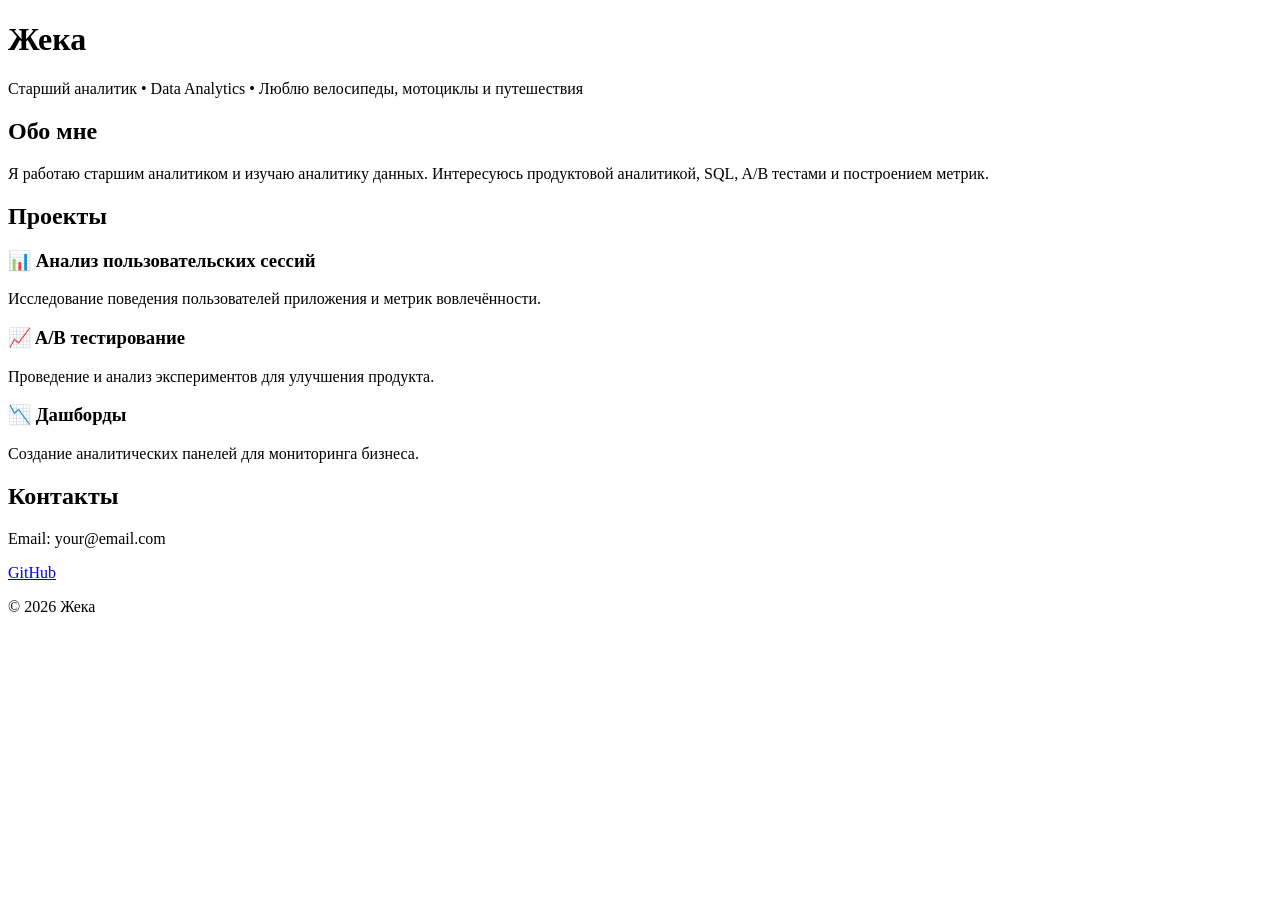
==== index.html @ 8c1f82e3 "Create index.html First step and adding file" ====
<!DOCTYPE html>
<html lang="ru">
<head>
<meta charset="UTF-8">
<meta name="viewport" content="width=device-width, initial-scale=1.0">

<title>Жека | Аналитик данных</title>

<link rel="stylesheet" href="style.css">

</head>

<body>

<header>
<h1>Жека</h1>
<p>Старший аналитик • Data Analytics • Люблю велосипеды, мотоциклы и путешествия</p>
</header>

<section class="about">
<h2>Обо мне</h2>

<p>
Я работаю старшим аналитиком и изучаю аналитику данных.  
Интересуюсь продуктовой аналитикой, SQL, A/B тестами и построением метрик.
</p>

</section>

<section class="projects">

<h2>Проекты</h2>

<div class="project">

<h3>📊 Анализ пользовательских сессий</h3>
<p>Исследование поведения пользователей приложения и метрик вовлечённости.</p>

</div>

<div class="project">

<h3>📈 A/B тестирование</h3>
<p>Проведение и анализ экспериментов для улучшения продукта.</p>

</div>

<div class="project">

<h3>📉 Дашборды</h3>
<p>Создание аналитических панелей для мониторинга бизнеса.</p>

</div>

</section>

<section class="contacts">

<h2>Контакты</h2>

<p>Email: your@email.com</p>

<p>
<a href="https://github.com/">GitHub</a>
</p>

</section>

<footer>

<p>© 2026 Жека</p>

</footer>

</body>
</html>
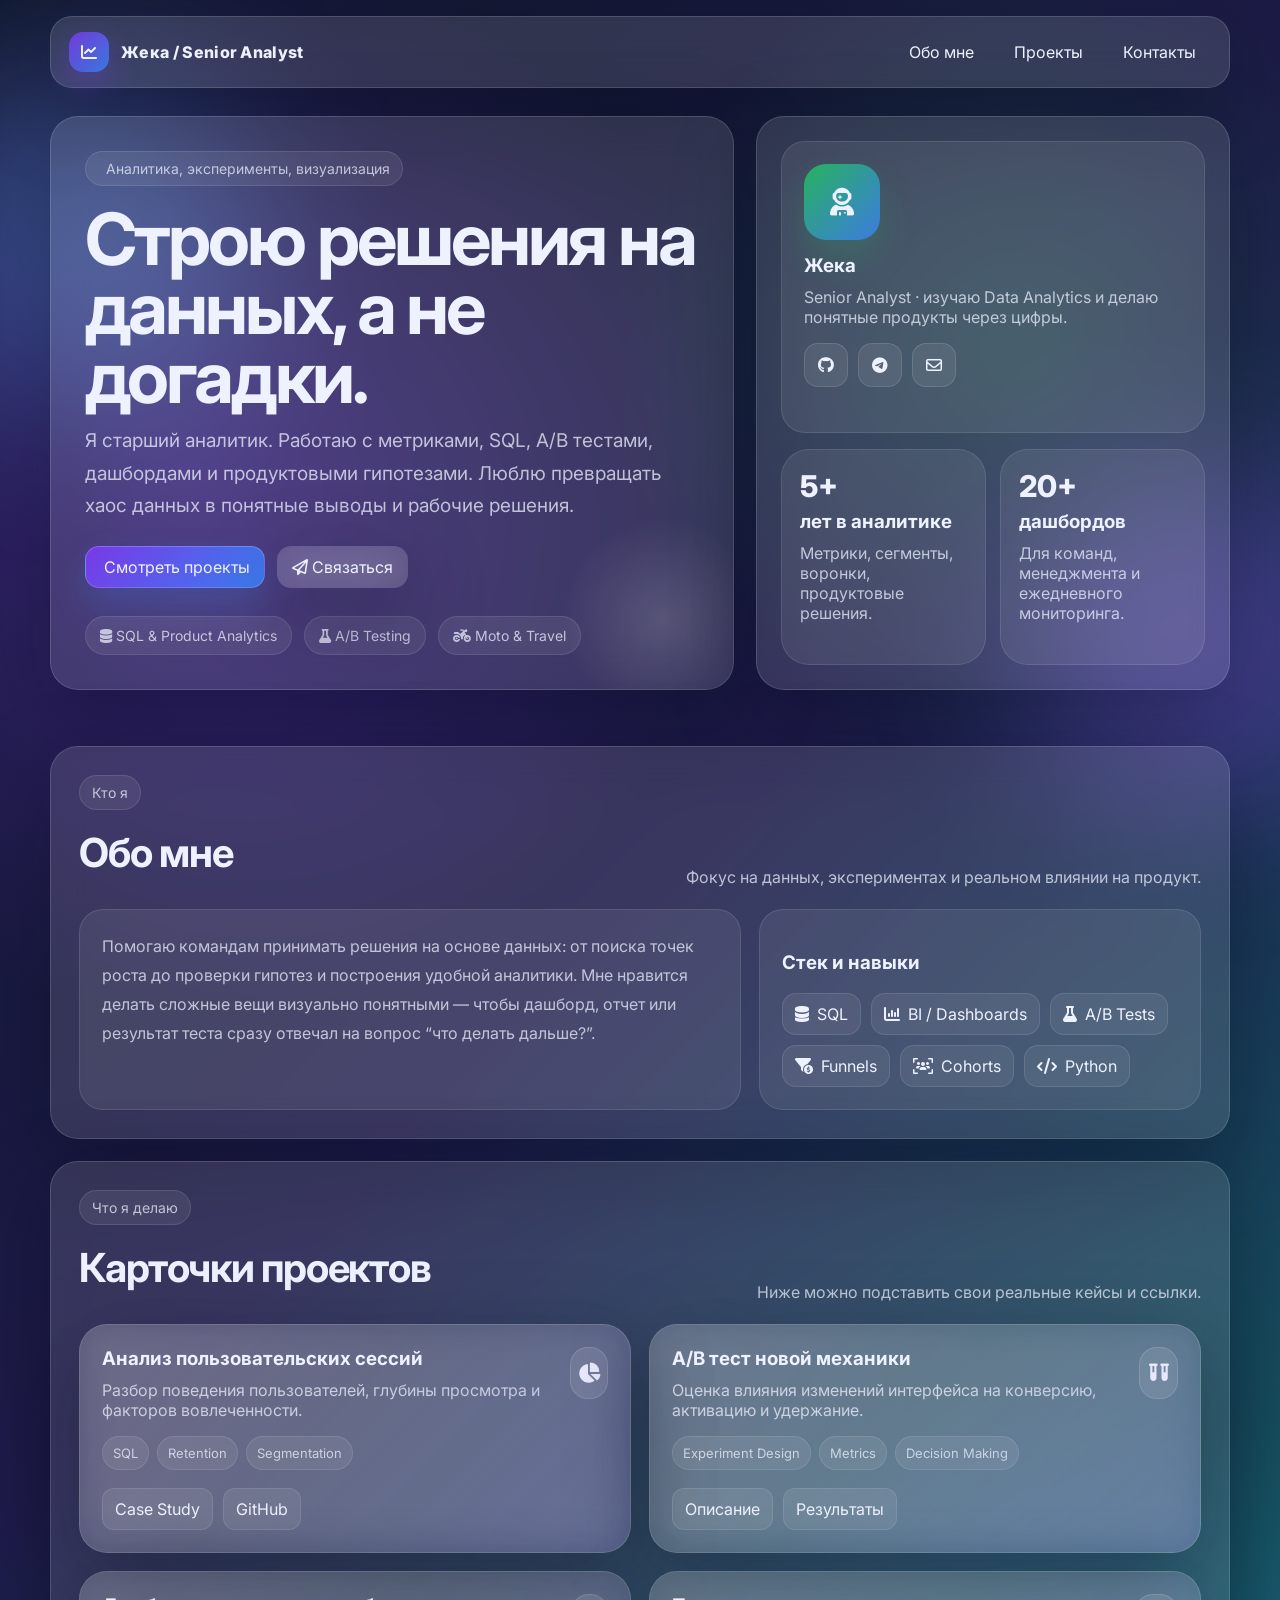
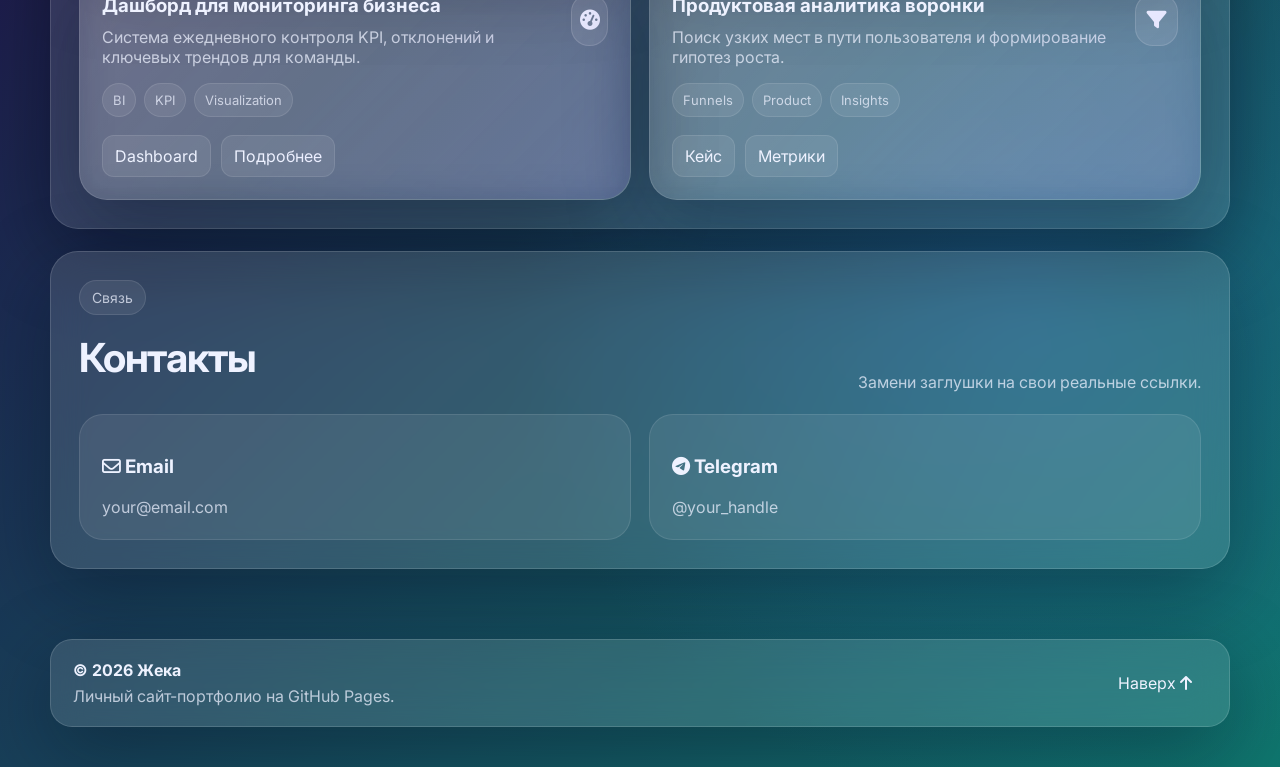
==== commit a27d705e: "Update index.html v.0000001" ====
--- a/index.html
+++ b/index.html
@@ -1,76 +1,763 @@
 <!DOCTYPE html>
 <html lang="ru">
 <head>
-<meta charset="UTF-8">
-<meta name="viewport" content="width=device-width, initial-scale=1.0">
-
-<title>Жека | Аналитик данных</title>
-
-<link rel="stylesheet" href="style.css">
-
+  <meta charset="UTF-8" />
+  <meta name="viewport" content="width=device-width, initial-scale=1.0" />
+  <title>Жека — Senior Analyst</title>
+  <link rel="preconnect" href="https://fonts.googleapis.com">
+  <link rel="preconnect" href="https://fonts.gstatic.com" crossorigin>
+  <link href="https://fonts.googleapis.com/css2?family=Inter:wght@400;500;600;700;800&display=swap" rel="stylesheet">
+  <link rel="stylesheet" href="https://cdnjs.cloudflare.com/ajax/libs/font-awesome/6.5.2/css/all.min.css">
+  <style>
+    :root {
+      --bg-1: #0f172a;
+      --bg-2: #1e1b4b;
+      --bg-3: #0f766e;
+      --text: #eef2ff;
+      --muted: rgba(238, 242, 255, 0.74);
+      --line: rgba(255, 255, 255, 0.14);
+      --glass: rgba(255, 255, 255, 0.12);
+      --glass-strong: rgba(255, 255, 255, 0.18);
+      --shadow: 0 24px 80px rgba(2, 8, 23, 0.35);
+      --accent: #7c3aed;
+      --accent-2: #22c55e;
+      --maxw: 1180px;
+    }
+
+    * { box-sizing: border-box; }
+    html { scroll-behavior: smooth; }
+    body {
+      margin: 0;
+      font-family: 'Inter', system-ui, -apple-system, BlinkMacSystemFont, 'Segoe UI', sans-serif;
+      color: var(--text);
+      background:
+        radial-gradient(circle at 15% 20%, rgba(124, 58, 237, 0.35), transparent 25%),
+        radial-gradient(circle at 80% 15%, rgba(34, 197, 94, 0.2), transparent 18%),
+        radial-gradient(circle at 80% 80%, rgba(59, 130, 246, 0.24), transparent 24%),
+        linear-gradient(135deg, var(--bg-1), var(--bg-2) 42%, var(--bg-3));
+      min-height: 100vh;
+      overflow-x: hidden;
+    }
+
+    body::before,
+    body::after {
+      content: "";
+      position: fixed;
+      inset: auto;
+      width: 340px;
+      height: 340px;
+      border-radius: 50%;
+      filter: blur(80px);
+      opacity: 0.35;
+      pointer-events: none;
+      z-index: 0;
+      animation: floatBlob 14s ease-in-out infinite;
+    }
+
+    body::before {
+      top: 8%;
+      left: -80px;
+      background: #60a5fa;
+    }
+
+    body::after {
+      right: -80px;
+      bottom: 10%;
+      background: #8b5cf6;
+      animation-delay: -5s;
+    }
+
+    @keyframes floatBlob {
+      0%, 100% { transform: translateY(0) translateX(0) scale(1); }
+      50% { transform: translateY(-18px) translateX(16px) scale(1.05); }
+    }
+
+    .container {
+      width: min(calc(100% - 32px), var(--maxw));
+      margin: 0 auto;
+      position: relative;
+      z-index: 1;
+    }
+
+    .glass {
+      background: var(--glass);
+      border: 1px solid var(--line);
+      box-shadow: var(--shadow);
+      backdrop-filter: blur(18px);
+      -webkit-backdrop-filter: blur(18px);
+    }
+
+    .reveal {
+      opacity: 0;
+      transform: translateY(28px);
+      transition: opacity 0.8s ease, transform 0.8s ease;
+    }
+
+    .reveal.visible {
+      opacity: 1;
+      transform: translateY(0);
+    }
+
+    nav {
+      position: sticky;
+      top: 16px;
+      z-index: 5;
+      margin-top: 16px;
+    }
+
+    .nav-wrap {
+      display: flex;
+      align-items: center;
+      justify-content: space-between;
+      padding: 14px 18px;
+      border-radius: 22px;
+    }
+
+    .brand {
+      display: flex;
+      align-items: center;
+      gap: 12px;
+      font-weight: 800;
+      letter-spacing: 0.02em;
+    }
+
+    .brand-badge {
+      width: 40px;
+      height: 40px;
+      display: grid;
+      place-items: center;
+      border-radius: 14px;
+      background: linear-gradient(135deg, rgba(124, 58, 237, 0.85), rgba(59, 130, 246, 0.85));
+      box-shadow: 0 12px 30px rgba(124, 58, 237, 0.35);
+    }
+
+    .nav-links {
+      display: flex;
+      gap: 10px;
+      flex-wrap: wrap;
+    }
+
+    .nav-links a,
+    .btn {
+      color: var(--text);
+      text-decoration: none;
+      padding: 10px 14px;
+      border-radius: 14px;
+      border: 1px solid transparent;
+      transition: transform 0.2s ease, background 0.2s ease, border-color 0.2s ease;
+    }
+
+    .nav-links a:hover,
+    .btn:hover,
+    .project-card:hover,
+    .stat-card:hover,
+    .skill:hover,
+    .social:hover {
+      transform: translateY(-3px);
+    }
+
+    .nav-links a:hover,
+    .btn:hover {
+      background: rgba(255, 255, 255, 0.08);
+      border-color: var(--line);
+    }
+
+    header {
+      padding: 44px 0 26px;
+    }
+
+    .hero {
+      display: grid;
+      grid-template-columns: 1.3fr 0.9fr;
+      gap: 22px;
+      align-items: stretch;
+    }
+
+    .hero-main,
+    .hero-side,
+    .section-card,
+    .project-card,
+    .stat-card {
+      border-radius: 28px;
+    }
+
+    .hero-main {
+      padding: 34px;
+      position: relative;
+      overflow: hidden;
+    }
+
+    .hero-main::before {
+      content: "";
+      position: absolute;
+      inset: auto -40px -40px auto;
+      width: 220px;
+      height: 220px;
+      border-radius: 50%;
+      background: radial-gradient(circle, rgba(255,255,255,0.15), transparent 65%);
+    }
+
+    .eyebrow {
+      display: inline-flex;
+      align-items: center;
+      gap: 8px;
+      padding: 8px 12px;
+      border-radius: 999px;
+      font-size: 14px;
+      color: var(--muted);
+      margin-bottom: 18px;
+      background: rgba(255, 255, 255, 0.08);
+      border: 1px solid rgba(255, 255, 255, 0.1);
+    }
+
+    h1 {
+      margin: 0 0 14px;
+      font-size: clamp(40px, 7vw, 72px);
+      line-height: 0.96;
+      letter-spacing: -0.04em;
+    }
+
+    .lead {
+      font-size: clamp(16px, 2vw, 19px);
+      line-height: 1.7;
+      color: var(--muted);
+      max-width: 62ch;
+      margin-bottom: 24px;
+    }
+
+    .hero-actions {
+      display: flex;
+      flex-wrap: wrap;
+      gap: 12px;
+      margin-bottom: 28px;
+    }
+
+    .btn.primary {
+      background: linear-gradient(135deg, rgba(124, 58, 237, 0.95), rgba(59, 130, 246, 0.95));
+      border-color: rgba(255,255,255,0.18);
+      box-shadow: 0 16px 34px rgba(59, 130, 246, 0.24);
+    }
+
+    .hero-meta {
+      display: flex;
+      flex-wrap: wrap;
+      gap: 12px;
+    }
+
+    .chip {
+      padding: 10px 14px;
+      border-radius: 999px;
+      background: rgba(255,255,255,0.08);
+      border: 1px solid rgba(255,255,255,0.1);
+      color: var(--muted);
+      font-size: 14px;
+    }
+
+    .hero-side {
+      padding: 24px;
+      display: grid;
+      gap: 16px;
+    }
+
+    .profile-card {
+      padding: 22px;
+      border-radius: 24px;
+      background: rgba(255, 255, 255, 0.08);
+      border: 1px solid rgba(255,255,255,0.1);
+    }
+
+    .avatar {
+      width: 76px;
+      height: 76px;
+      border-radius: 22px;
+      display: grid;
+      place-items: center;
+      font-size: 28px;
+      margin-bottom: 14px;
+      background: linear-gradient(135deg, rgba(34, 197, 94, 0.85), rgba(59, 130, 246, 0.85));
+      box-shadow: 0 18px 35px rgba(34, 197, 94, 0.2);
+    }
+
+    .profile-card h3,
+    .project-card h3,
+    .section-title,
+    .stat-card h3 { margin: 0 0 10px; }
+
+    .muted { color: var(--muted); }
+
+    .socials {
+      display: flex;
+      gap: 10px;
+      flex-wrap: wrap;
+      margin-top: 16px;
+    }
+
+    .social {
+      width: 44px;
+      height: 44px;
+      display: grid;
+      place-items: center;
+      border-radius: 14px;
+      text-decoration: none;
+      color: var(--text);
+      background: rgba(255,255,255,0.08);
+      border: 1px solid rgba(255,255,255,0.12);
+      transition: transform 0.2s ease, background 0.2s ease;
+    }
+
+    .stats-grid {
+      display: grid;
+      grid-template-columns: repeat(2, 1fr);
+      gap: 14px;
+    }
+
+    .stat-card {
+      padding: 18px;
+      background: rgba(255,255,255,0.08);
+      border: 1px solid rgba(255,255,255,0.1);
+      transition: transform 0.2s ease;
+    }
+
+    .stat-num {
+      font-size: 30px;
+      font-weight: 800;
+      margin-bottom: 6px;
+    }
+
+    main {
+      padding: 8px 0 60px;
+    }
+
+    .section {
+      margin-top: 22px;
+    }
+
+    .section-card {
+      padding: 28px;
+    }
+
+    .section-head {
+      display: flex;
+      justify-content: space-between;
+      gap: 16px;
+      align-items: end;
+      margin-bottom: 22px;
+    }
+
+    .section-title {
+      font-size: clamp(28px, 4vw, 40px);
+      letter-spacing: -0.03em;
+    }
+
+    .about-grid {
+      display: grid;
+      grid-template-columns: 1.2fr 0.8fr;
+      gap: 18px;
+    }
+
+    .about-box,
+    .skill-box {
+      padding: 22px;
+      border-radius: 24px;
+      background: rgba(255,255,255,0.08);
+      border: 1px solid rgba(255,255,255,0.1);
+    }
+
+    .skills {
+      display: flex;
+      flex-wrap: wrap;
+      gap: 10px;
+      margin-top: 14px;
+    }
+
+    .skill {
+      display: inline-flex;
+      align-items: center;
+      gap: 8px;
+      padding: 10px 12px;
+      border-radius: 14px;
+      background: rgba(255,255,255,0.07);
+      border: 1px solid rgba(255,255,255,0.1);
+      color: var(--text);
+      transition: transform 0.2s ease;
+    }
+
+    .projects-grid {
+      display: grid;
+      grid-template-columns: repeat(2, minmax(0, 1fr));
+      gap: 18px;
+    }
+
+    .project-card {
+      padding: 22px;
+      position: relative;
+      overflow: hidden;
+      transition: transform 0.25s ease, border-color 0.25s ease, background 0.25s ease;
+    }
+
+    .project-card::after {
+      content: "";
+      position: absolute;
+      inset: 0;
+      background: linear-gradient(135deg, rgba(255,255,255,0.05), transparent 45%, rgba(124,58,237,0.12));
+      pointer-events: none;
+    }
+
+    .project-card:hover {
+      background: var(--glass-strong);
+      border-color: rgba(255,255,255,0.2);
+    }
+
+    .project-top {
+      display: flex;
+      justify-content: space-between;
+      gap: 12px;
+      align-items: start;
+      margin-bottom: 14px;
+    }
+
+    .icon-badge {
+      width: 52px;
+      height: 52px;
+      border-radius: 18px;
+      display: grid;
+      place-items: center;
+      font-size: 20px;
+      background: rgba(255,255,255,0.1);
+      border: 1px solid rgba(255,255,255,0.14);
+    }
+
+    .tags {
+      display: flex;
+      flex-wrap: wrap;
+      gap: 8px;
+      margin: 16px 0 18px;
+    }
+
+    .tag {
+      font-size: 13px;
+      padding: 8px 10px;
+      border-radius: 999px;
+      background: rgba(255,255,255,0.08);
+      border: 1px solid rgba(255,255,255,0.1);
+      color: var(--muted);
+    }
+
+    .project-links {
+      display: flex;
+      gap: 10px;
+      flex-wrap: wrap;
+    }
+
+    .project-links a {
+      text-decoration: none;
+      color: var(--text);
+      padding: 10px 12px;
+      border-radius: 12px;
+      background: rgba(255,255,255,0.08);
+      border: 1px solid rgba(255,255,255,0.1);
+    }
+
+    .contact-grid {
+      display: grid;
+      grid-template-columns: 1fr 1fr;
+      gap: 18px;
+    }
+
+    .contact-card {
+      padding: 22px;
+      border-radius: 24px;
+      background: rgba(255,255,255,0.08);
+      border: 1px solid rgba(255,255,255,0.1);
+    }
+
+    footer {
+      padding: 10px 0 40px;
+    }
+
+    .footer-card {
+      padding: 20px 22px;
+      border-radius: 22px;
+      display: flex;
+      justify-content: space-between;
+      align-items: center;
+      gap: 16px;
+    }
+
+    a { color: inherit; }
+    p { margin: 0; }
+
+    @media (max-width: 980px) {
+      .hero,
+      .about-grid,
+      .contact-grid,
+      .projects-grid {
+        grid-template-columns: 1fr;
+      }
+
+      .section-head,
+      .footer-card {
+        align-items: start;
+        flex-direction: column;
+      }
+    }
+
+    @media (max-width: 720px) {
+      nav {
+        position: static;
+      }
+
+      .nav-wrap {
+        align-items: flex-start;
+        flex-direction: column;
+        gap: 12px;
+      }
+
+      .hero-main,
+      .hero-side,
+      .section-card {
+        padding: 22px;
+      }
+
+      .stats-grid {
+        grid-template-columns: 1fr;
+      }
+
+      h1 {
+        font-size: 42px;
+      }
+    }
+  </style>
 </head>
-
 <body>
-
-<header>
-<h1>Жека</h1>
-<p>Старший аналитик • Data Analytics • Люблю велосипеды, мотоциклы и путешествия</p>
-</header>
-
-<section class="about">
-<h2>Обо мне</h2>
-
-<p>
-Я работаю старшим аналитиком и изучаю аналитику данных.  
-Интересуюсь продуктовой аналитикой, SQL, A/B тестами и построением метрик.
-</p>
-
-</section>
-
-<section class="projects">
-
-<h2>Проекты</h2>
-
-<div class="project">
-
-<h3>📊 Анализ пользовательских сессий</h3>
-<p>Исследование поведения пользователей приложения и метрик вовлечённости.</p>
-
-</div>
-
-<div class="project">
-
-<h3>📈 A/B тестирование</h3>
-<p>Проведение и анализ экспериментов для улучшения продукта.</p>
-
-</div>
-
-<div class="project">
-
-<h3>📉 Дашборды</h3>
-<p>Создание аналитических панелей для мониторинга бизнеса.</p>
-
-</div>
-
-</section>
-
-<section class="contacts">
-
-<h2>Контакты</h2>
-
-<p>Email: your@email.com</p>
-
-<p>
-<a href="https://github.com/">GitHub</a>
-</p>
-
-</section>
-
-<footer>
-
-<p>© 2026 Жека</p>
-
-</footer>
-
+  <nav class="container reveal visible">
+    <div class="nav-wrap glass">
+      <div class="brand">
+        <div class="brand-badge"><i class="fa-solid fa-chart-line"></i></div>
+        <span>Жека / Senior Analyst</span>
+      </div>
+      <div class="nav-links">
+        <a href="#about">Обо мне</a>
+        <a href="#projects">Проекты</a>
+        <a href="#contacts">Контакты</a>
+      </div>
+    </div>
+  </nav>
+
+  <header class="container">
+    <div class="hero">
+      <section class="hero-main glass reveal">
+        <div class="eyebrow"><i class="fa-solid fa-sparkles"></i> Аналитика, эксперименты, визуализация</div>
+        <h1>Строю решения на данных, а не догадки.</h1>
+        <p class="lead">
+          Я старший аналитик. Работаю с метриками, SQL, A/B тестами, дашбордами и продуктовыми гипотезами.
+          Люблю превращать хаос данных в понятные выводы и рабочие решения.
+        </p>
+        <div class="hero-actions">
+          <a class="btn primary" href="#projects"><i class="fa-solid fa-grid-2"></i> Смотреть проекты</a>
+          <a class="btn glass" href="#contacts"><i class="fa-regular fa-paper-plane"></i> Связаться</a>
+        </div>
+        <div class="hero-meta">
+          <div class="chip"><i class="fa-solid fa-database"></i> SQL & Product Analytics</div>
+          <div class="chip"><i class="fa-solid fa-flask"></i> A/B Testing</div>
+          <div class="chip"><i class="fa-solid fa-motorcycle"></i> Moto & Travel</div>
+        </div>
+      </section>
+
+      <aside class="hero-side glass reveal">
+        <div class="profile-card">
+          <div class="avatar"><i class="fa-solid fa-user-astronaut"></i></div>
+          <h3>Жека</h3>
+          <p class="muted">Senior Analyst · изучаю Data Analytics и делаю понятные продукты через цифры.</p>
+          <div class="socials">
+            <a class="social" href="https://github.com/" target="_blank" aria-label="GitHub"><i class="fa-brands fa-github"></i></a>
+            <a class="social" href="https://t.me/" target="_blank" aria-label="Telegram"><i class="fa-brands fa-telegram"></i></a>
+            <a class="social" href="mailto:your@email.com" aria-label="Email"><i class="fa-regular fa-envelope"></i></a>
+          </div>
+        </div>
+        <div class="stats-grid">
+          <div class="stat-card">
+            <div class="stat-num">5+</div>
+            <h3>лет в аналитике</h3>
+            <p class="muted">Метрики, сегменты, воронки, продуктовые решения.</p>
+          </div>
+          <div class="stat-card">
+            <div class="stat-num">20+</div>
+            <h3>дашбордов</h3>
+            <p class="muted">Для команд, менеджмента и ежедневного мониторинга.</p>
+          </div>
+        </div>
+      </aside>
+    </div>
+  </header>
+
+  <main class="container">
+    <section id="about" class="section reveal">
+      <div class="section-card glass">
+        <div class="section-head">
+          <div>
+            <p class="eyebrow">Кто я</p>
+            <h2 class="section-title">Обо мне</h2>
+          </div>
+          <p class="muted">Фокус на данных, экспериментах и реальном влиянии на продукт.</p>
+        </div>
+
+        <div class="about-grid">
+          <div class="about-box">
+            <p class="muted" style="line-height: 1.8; font-size: 16px;">
+              Помогаю командам принимать решения на основе данных: от поиска точек роста до проверки гипотез и построения удобной аналитики.
+              Мне нравится делать сложные вещи визуально понятными — чтобы дашборд, отчет или результат теста сразу отвечал на вопрос “что делать дальше?”.
+            </p>
+          </div>
+          <div class="skill-box">
+            <h3>Стек и навыки</h3>
+            <div class="skills">
+              <span class="skill"><i class="fa-solid fa-database"></i> SQL</span>
+              <span class="skill"><i class="fa-solid fa-chart-column"></i> BI / Dashboards</span>
+              <span class="skill"><i class="fa-solid fa-flask"></i> A/B Tests</span>
+              <span class="skill"><i class="fa-solid fa-filter-circle-dollar"></i> Funnels</span>
+              <span class="skill"><i class="fa-solid fa-users-viewfinder"></i> Cohorts</span>
+              <span class="skill"><i class="fa-solid fa-code"></i> Python</span>
+            </div>
+          </div>
+        </div>
+      </div>
+    </section>
+
+    <section id="projects" class="section reveal">
+      <div class="section-card glass">
+        <div class="section-head">
+          <div>
+            <p class="eyebrow">Что я делаю</p>
+            <h2 class="section-title">Карточки проектов</h2>
+          </div>
+          <p class="muted">Ниже можно подставить свои реальные кейсы и ссылки.</p>
+        </div>
+
+        <div class="projects-grid">
+          <article class="project-card glass">
+            <div class="project-top">
+              <div>
+                <h3>Анализ пользовательских сессий</h3>
+                <p class="muted">Разбор поведения пользователей, глубины просмотра и факторов вовлеченности.</p>
+              </div>
+              <div class="icon-badge"><i class="fa-solid fa-chart-pie"></i></div>
+            </div>
+            <div class="tags">
+              <span class="tag">SQL</span>
+              <span class="tag">Retention</span>
+              <span class="tag">Segmentation</span>
+            </div>
+            <div class="project-links">
+              <a href="#">Case Study</a>
+              <a href="#">GitHub</a>
+            </div>
+          </article>
+
+          <article class="project-card glass">
+            <div class="project-top">
+              <div>
+                <h3>A/B тест новой механики</h3>
+                <p class="muted">Оценка влияния изменений интерфейса на конверсию, активацию и удержание.</p>
+              </div>
+              <div class="icon-badge"><i class="fa-solid fa-vials"></i></div>
+            </div>
+            <div class="tags">
+              <span class="tag">Experiment Design</span>
+              <span class="tag">Metrics</span>
+              <span class="tag">Decision Making</span>
+            </div>
+            <div class="project-links">
+              <a href="#">Описание</a>
+              <a href="#">Результаты</a>
+            </div>
+          </article>
+
+          <article class="project-card glass">
+            <div class="project-top">
+              <div>
+                <h3>Дашборд для мониторинга бизнеса</h3>
+                <p class="muted">Система ежедневного контроля KPI, отклонений и ключевых трендов для команды.</p>
+              </div>
+              <div class="icon-badge"><i class="fa-solid fa-gauge-high"></i></div>
+            </div>
+            <div class="tags">
+              <span class="tag">BI</span>
+              <span class="tag">KPI</span>
+              <span class="tag">Visualization</span>
+            </div>
+            <div class="project-links">
+              <a href="#">Dashboard</a>
+              <a href="#">Подробнее</a>
+            </div>
+          </article>
+
+          <article class="project-card glass">
+            <div class="project-top">
+              <div>
+                <h3>Продуктовая аналитика воронки</h3>
+                <p class="muted">Поиск узких мест в пути пользователя и формирование гипотез роста.</p>
+              </div>
+              <div class="icon-badge"><i class="fa-solid fa-filter"></i></div>
+            </div>
+            <div class="tags">
+              <span class="tag">Funnels</span>
+              <span class="tag">Product</span>
+              <span class="tag">Insights</span>
+            </div>
+            <div class="project-links">
+              <a href="#">Кейс</a>
+              <a href="#">Метрики</a>
+            </div>
+          </article>
+        </div>
+      </div>
+    </section>
+
+    <section id="contacts" class="section reveal">
+      <div class="section-card glass">
+        <div class="section-head">
+          <div>
+            <p class="eyebrow">Связь</p>
+            <h2 class="section-title">Контакты</h2>
+          </div>
+          <p class="muted">Замени заглушки на свои реальные ссылки.</p>
+        </div>
+
+        <div class="contact-grid">
+          <div class="contact-card">
+            <h3><i class="fa-regular fa-envelope"></i> Email</h3>
+            <p class="muted" style="margin-top:10px;">your@email.com</p>
+          </div>
+          <div class="contact-card">
+            <h3><i class="fa-brands fa-telegram"></i> Telegram</h3>
+            <p class="muted" style="margin-top:10px;">@your_handle</p>
+          </div>
+        </div>
+      </div>
+    </section>
+  </main>
+
+  <footer class="container reveal">
+    <div class="footer-card glass">
+      <div>
+        <strong>© 2026 Жека</strong>
+        <p class="muted" style="margin-top:6px;">Личный сайт-портфолио на GitHub Pages.</p>
+      </div>
+      <a class="btn" href="#top">Наверх <i class="fa-solid fa-arrow-up"></i></a>
+    </div>
+  </footer>
+
+  <script>
+    const observer = new IntersectionObserver((entries) => {
+      entries.forEach((entry) => {
+        if (entry.isIntersecting) {
+          entry.target.classList.add('visible');
+        }
+      });
+    }, { threshold: 0.12 });
+
+    document.querySelectorAll('.reveal').forEach((el) => observer.observe(el));
+  </script>
 </body>
 </html>
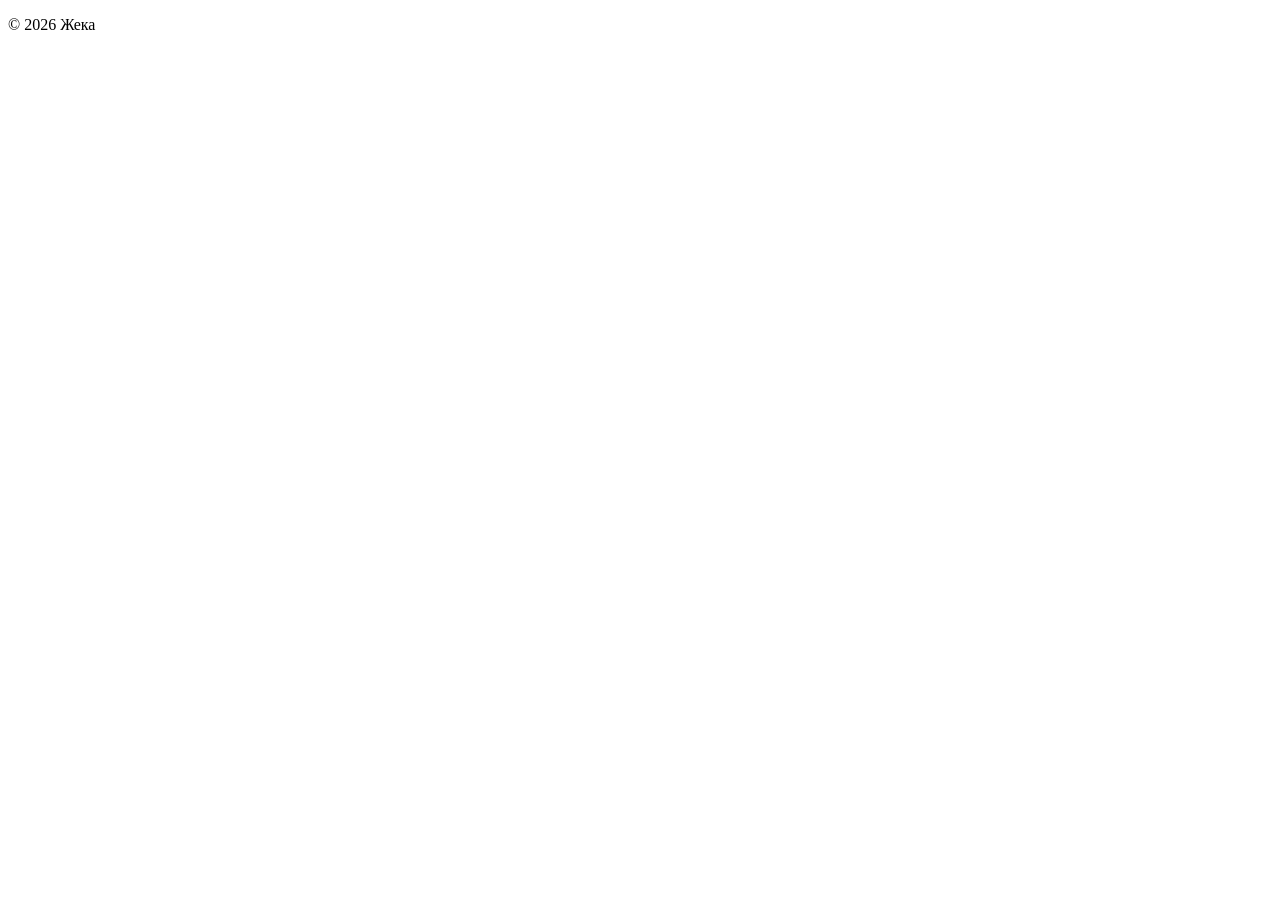
==== commit 81246188: "Update index.html" ====
--- a/index.html
+++ b/index.html
@@ -1,763 +1,51 @@
 <!DOCTYPE html>
-<html lang="ru">
-<head>
-  <meta charset="UTF-8" />
-  <meta name="viewport" content="width=device-width, initial-scale=1.0" />
-  <title>Жека — Senior Analyst</title>
-  <link rel="preconnect" href="https://fonts.googleapis.com">
-  <link rel="preconnect" href="https://fonts.gstatic.com" crossorigin>
-  <link href="https://fonts.googleapis.com/css2?family=Inter:wght@400;500;600;700;800&display=swap" rel="stylesheet">
-  <link rel="stylesheet" href="https://cdnjs.cloudflare.com/ajax/libs/font-awesome/6.5.2/css/all.min.css">
-  <style>
-    :root {
-      --bg-1: #0f172a;
-      --bg-2: #1e1b4b;
-      --bg-3: #0f766e;
-      --text: #eef2ff;
-      --muted: rgba(238, 242, 255, 0.74);
-      --line: rgba(255, 255, 255, 0.14);
-      --glass: rgba(255, 255, 255, 0.12);
-      --glass-strong: rgba(255, 255, 255, 0.18);
-      --shadow: 0 24px 80px rgba(2, 8, 23, 0.35);
-      --accent: #7c3aed;
-      --accent-2: #22c55e;
-      --maxw: 1180px;
+
+</section>
+
+</main>
+
+<footer class="container reveal">
+
+<div class="footer-card glass">
+
+<p>© 2026 Жека</p>
+
+</div>
+
+</footer>
+
+<script>
+const observer = new IntersectionObserver(entries => {
+  entries.forEach(entry => {
+    if (entry.isIntersecting) {
+      entry.target.classList.add("visible");
     }
+  });
+}, { threshold: 0.1 });
 
-    * { box-sizing: border-box; }
-    html { scroll-behavior: smooth; }
-    body {
-      margin: 0;
-      font-family: 'Inter', system-ui, -apple-system, BlinkMacSystemFont, 'Segoe UI', sans-serif;
-      color: var(--text);
-      background:
-        radial-gradient(circle at 15% 20%, rgba(124, 58, 237, 0.35), transparent 25%),
-        radial-gradient(circle at 80% 15%, rgba(34, 197, 94, 0.2), transparent 18%),
-        radial-gradient(circle at 80% 80%, rgba(59, 130, 246, 0.24), transparent 24%),
-        linear-gradient(135deg, var(--bg-1), var(--bg-2) 42%, var(--bg-3));
-      min-height: 100vh;
-      overflow-x: hidden;
-    }
+document.querySelectorAll(".reveal").forEach(el => observer.observe(el));
 
-    body::before,
-    body::after {
-      content: "";
-      position: fixed;
-      inset: auto;
-      width: 340px;
-      height: 340px;
-      border-radius: 50%;
-      filter: blur(80px);
-      opacity: 0.35;
-      pointer-events: none;
-      z-index: 0;
-      animation: floatBlob 14s ease-in-out infinite;
-    }
+const cards = document.querySelectorAll('.project-card');
 
-    body::before {
-      top: 8%;
-      left: -80px;
-      background: #60a5fa;
-    }
+cards.forEach(card => {
+  card.addEventListener('mousemove', (e) => {
+    const rect = card.getBoundingClientRect();
+    const x = e.clientX - rect.left;
+    const y = e.clientY - rect.top;
+    const centerX = rect.width / 2;
+    const centerY = rect.height / 2;
+    const rotateX = -((y - centerY) / 18);
+    const rotateY = (x - centerX) / 18;
 
-    body::after {
-      right: -80px;
-      bottom: 10%;
-      background: #8b5cf6;
-      animation-delay: -5s;
-    }
+    card.style.transform = `perspective(900px) rotateX(${rotateX}deg) rotateY(${rotateY}deg) translateY(-6px)`;
+    card.style.setProperty('--mx', `${x}px`);
+    card.style.setProperty('--my', `${y}px`);
+  });
 
-    @keyframes floatBlob {
-      0%, 100% { transform: translateY(0) translateX(0) scale(1); }
-      50% { transform: translateY(-18px) translateX(16px) scale(1.05); }
-    }
-
-    .container {
-      width: min(calc(100% - 32px), var(--maxw));
-      margin: 0 auto;
-      position: relative;
-      z-index: 1;
-    }
-
-    .glass {
-      background: var(--glass);
-      border: 1px solid var(--line);
-      box-shadow: var(--shadow);
-      backdrop-filter: blur(18px);
-      -webkit-backdrop-filter: blur(18px);
-    }
-
-    .reveal {
-      opacity: 0;
-      transform: translateY(28px);
-      transition: opacity 0.8s ease, transform 0.8s ease;
-    }
-
-    .reveal.visible {
-      opacity: 1;
-      transform: translateY(0);
-    }
-
-    nav {
-      position: sticky;
-      top: 16px;
-      z-index: 5;
-      margin-top: 16px;
-    }
-
-    .nav-wrap {
-      display: flex;
-      align-items: center;
-      justify-content: space-between;
-      padding: 14px 18px;
-      border-radius: 22px;
-    }
-
-    .brand {
-      display: flex;
-      align-items: center;
-      gap: 12px;
-      font-weight: 800;
-      letter-spacing: 0.02em;
-    }
-
-    .brand-badge {
-      width: 40px;
-      height: 40px;
-      display: grid;
-      place-items: center;
-      border-radius: 14px;
-      background: linear-gradient(135deg, rgba(124, 58, 237, 0.85), rgba(59, 130, 246, 0.85));
-      box-shadow: 0 12px 30px rgba(124, 58, 237, 0.35);
-    }
-
-    .nav-links {
-      display: flex;
-      gap: 10px;
-      flex-wrap: wrap;
-    }
-
-    .nav-links a,
-    .btn {
-      color: var(--text);
-      text-decoration: none;
-      padding: 10px 14px;
-      border-radius: 14px;
-      border: 1px solid transparent;
-      transition: transform 0.2s ease, background 0.2s ease, border-color 0.2s ease;
-    }
-
-    .nav-links a:hover,
-    .btn:hover,
-    .project-card:hover,
-    .stat-card:hover,
-    .skill:hover,
-    .social:hover {
-      transform: translateY(-3px);
-    }
-
-    .nav-links a:hover,
-    .btn:hover {
-      background: rgba(255, 255, 255, 0.08);
-      border-color: var(--line);
-    }
-
-    header {
-      padding: 44px 0 26px;
-    }
-
-    .hero {
-      display: grid;
-      grid-template-columns: 1.3fr 0.9fr;
-      gap: 22px;
-      align-items: stretch;
-    }
-
-    .hero-main,
-    .hero-side,
-    .section-card,
-    .project-card,
-    .stat-card {
-      border-radius: 28px;
-    }
-
-    .hero-main {
-      padding: 34px;
-      position: relative;
-      overflow: hidden;
-    }
-
-    .hero-main::before {
-      content: "";
-      position: absolute;
-      inset: auto -40px -40px auto;
-      width: 220px;
-      height: 220px;
-      border-radius: 50%;
-      background: radial-gradient(circle, rgba(255,255,255,0.15), transparent 65%);
-    }
-
-    .eyebrow {
-      display: inline-flex;
-      align-items: center;
-      gap: 8px;
-      padding: 8px 12px;
-      border-radius: 999px;
-      font-size: 14px;
-      color: var(--muted);
-      margin-bottom: 18px;
-      background: rgba(255, 255, 255, 0.08);
-      border: 1px solid rgba(255, 255, 255, 0.1);
-    }
-
-    h1 {
-      margin: 0 0 14px;
-      font-size: clamp(40px, 7vw, 72px);
-      line-height: 0.96;
-      letter-spacing: -0.04em;
-    }
-
-    .lead {
-      font-size: clamp(16px, 2vw, 19px);
-      line-height: 1.7;
-      color: var(--muted);
-      max-width: 62ch;
-      margin-bottom: 24px;
-    }
-
-    .hero-actions {
-      display: flex;
-      flex-wrap: wrap;
-      gap: 12px;
-      margin-bottom: 28px;
-    }
-
-    .btn.primary {
-      background: linear-gradient(135deg, rgba(124, 58, 237, 0.95), rgba(59, 130, 246, 0.95));
-      border-color: rgba(255,255,255,0.18);
-      box-shadow: 0 16px 34px rgba(59, 130, 246, 0.24);
-    }
-
-    .hero-meta {
-      display: flex;
-      flex-wrap: wrap;
-      gap: 12px;
-    }
-
-    .chip {
-      padding: 10px 14px;
-      border-radius: 999px;
-      background: rgba(255,255,255,0.08);
-      border: 1px solid rgba(255,255,255,0.1);
-      color: var(--muted);
-      font-size: 14px;
-    }
-
-    .hero-side {
-      padding: 24px;
-      display: grid;
-      gap: 16px;
-    }
-
-    .profile-card {
-      padding: 22px;
-      border-radius: 24px;
-      background: rgba(255, 255, 255, 0.08);
-      border: 1px solid rgba(255,255,255,0.1);
-    }
-
-    .avatar {
-      width: 76px;
-      height: 76px;
-      border-radius: 22px;
-      display: grid;
-      place-items: center;
-      font-size: 28px;
-      margin-bottom: 14px;
-      background: linear-gradient(135deg, rgba(34, 197, 94, 0.85), rgba(59, 130, 246, 0.85));
-      box-shadow: 0 18px 35px rgba(34, 197, 94, 0.2);
-    }
-
-    .profile-card h3,
-    .project-card h3,
-    .section-title,
-    .stat-card h3 { margin: 0 0 10px; }
-
-    .muted { color: var(--muted); }
-
-    .socials {
-      display: flex;
-      gap: 10px;
-      flex-wrap: wrap;
-      margin-top: 16px;
-    }
-
-    .social {
-      width: 44px;
-      height: 44px;
-      display: grid;
-      place-items: center;
-      border-radius: 14px;
-      text-decoration: none;
-      color: var(--text);
-      background: rgba(255,255,255,0.08);
-      border: 1px solid rgba(255,255,255,0.12);
-      transition: transform 0.2s ease, background 0.2s ease;
-    }
-
-    .stats-grid {
-      display: grid;
-      grid-template-columns: repeat(2, 1fr);
-      gap: 14px;
-    }
-
-    .stat-card {
-      padding: 18px;
-      background: rgba(255,255,255,0.08);
-      border: 1px solid rgba(255,255,255,0.1);
-      transition: transform 0.2s ease;
-    }
-
-    .stat-num {
-      font-size: 30px;
-      font-weight: 800;
-      margin-bottom: 6px;
-    }
-
-    main {
-      padding: 8px 0 60px;
-    }
-
-    .section {
-      margin-top: 22px;
-    }
-
-    .section-card {
-      padding: 28px;
-    }
-
-    .section-head {
-      display: flex;
-      justify-content: space-between;
-      gap: 16px;
-      align-items: end;
-      margin-bottom: 22px;
-    }
-
-    .section-title {
-      font-size: clamp(28px, 4vw, 40px);
-      letter-spacing: -0.03em;
-    }
-
-    .about-grid {
-      display: grid;
-      grid-template-columns: 1.2fr 0.8fr;
-      gap: 18px;
-    }
-
-    .about-box,
-    .skill-box {
-      padding: 22px;
-      border-radius: 24px;
-      background: rgba(255,255,255,0.08);
-      border: 1px solid rgba(255,255,255,0.1);
-    }
-
-    .skills {
-      display: flex;
-      flex-wrap: wrap;
-      gap: 10px;
-      margin-top: 14px;
-    }
-
-    .skill {
-      display: inline-flex;
-      align-items: center;
-      gap: 8px;
-      padding: 10px 12px;
-      border-radius: 14px;
-      background: rgba(255,255,255,0.07);
-      border: 1px solid rgba(255,255,255,0.1);
-      color: var(--text);
-      transition: transform 0.2s ease;
-    }
-
-    .projects-grid {
-      display: grid;
-      grid-template-columns: repeat(2, minmax(0, 1fr));
-      gap: 18px;
-    }
-
-    .project-card {
-      padding: 22px;
-      position: relative;
-      overflow: hidden;
-      transition: transform 0.25s ease, border-color 0.25s ease, background 0.25s ease;
-    }
-
-    .project-card::after {
-      content: "";
-      position: absolute;
-      inset: 0;
-      background: linear-gradient(135deg, rgba(255,255,255,0.05), transparent 45%, rgba(124,58,237,0.12));
-      pointer-events: none;
-    }
-
-    .project-card:hover {
-      background: var(--glass-strong);
-      border-color: rgba(255,255,255,0.2);
-    }
-
-    .project-top {
-      display: flex;
-      justify-content: space-between;
-      gap: 12px;
-      align-items: start;
-      margin-bottom: 14px;
-    }
-
-    .icon-badge {
-      width: 52px;
-      height: 52px;
-      border-radius: 18px;
-      display: grid;
-      place-items: center;
-      font-size: 20px;
-      background: rgba(255,255,255,0.1);
-      border: 1px solid rgba(255,255,255,0.14);
-    }
-
-    .tags {
-      display: flex;
-      flex-wrap: wrap;
-      gap: 8px;
-      margin: 16px 0 18px;
-    }
-
-    .tag {
-      font-size: 13px;
-      padding: 8px 10px;
-      border-radius: 999px;
-      background: rgba(255,255,255,0.08);
-      border: 1px solid rgba(255,255,255,0.1);
-      color: var(--muted);
-    }
-
-    .project-links {
-      display: flex;
-      gap: 10px;
-      flex-wrap: wrap;
-    }
-
-    .project-links a {
-      text-decoration: none;
-      color: var(--text);
-      padding: 10px 12px;
-      border-radius: 12px;
-      background: rgba(255,255,255,0.08);
-      border: 1px solid rgba(255,255,255,0.1);
-    }
-
-    .contact-grid {
-      display: grid;
-      grid-template-columns: 1fr 1fr;
-      gap: 18px;
-    }
-
-    .contact-card {
-      padding: 22px;
-      border-radius: 24px;
-      background: rgba(255,255,255,0.08);
-      border: 1px solid rgba(255,255,255,0.1);
-    }
-
-    footer {
-      padding: 10px 0 40px;
-    }
-
-    .footer-card {
-      padding: 20px 22px;
-      border-radius: 22px;
-      display: flex;
-      justify-content: space-between;
-      align-items: center;
-      gap: 16px;
-    }
-
-    a { color: inherit; }
-    p { margin: 0; }
-
-    @media (max-width: 980px) {
-      .hero,
-      .about-grid,
-      .contact-grid,
-      .projects-grid {
-        grid-template-columns: 1fr;
-      }
-
-      .section-head,
-      .footer-card {
-        align-items: start;
-        flex-direction: column;
-      }
-    }
-
-    @media (max-width: 720px) {
-      nav {
-        position: static;
-      }
-
-      .nav-wrap {
-        align-items: flex-start;
-        flex-direction: column;
-        gap: 12px;
-      }
-
-      .hero-main,
-      .hero-side,
-      .section-card {
-        padding: 22px;
-      }
-
-      .stats-grid {
-        grid-template-columns: 1fr;
-      }
-
-      h1 {
-        font-size: 42px;
-      }
-    }
-  </style>
-</head>
-<body>
-  <nav class="container reveal visible">
-    <div class="nav-wrap glass">
-      <div class="brand">
-        <div class="brand-badge"><i class="fa-solid fa-chart-line"></i></div>
-        <span>Жека / Senior Analyst</span>
-      </div>
-      <div class="nav-links">
-        <a href="#about">Обо мне</a>
-        <a href="#projects">Проекты</a>
-        <a href="#contacts">Контакты</a>
-      </div>
-    </div>
-  </nav>
-
-  <header class="container">
-    <div class="hero">
-      <section class="hero-main glass reveal">
-        <div class="eyebrow"><i class="fa-solid fa-sparkles"></i> Аналитика, эксперименты, визуализация</div>
-        <h1>Строю решения на данных, а не догадки.</h1>
-        <p class="lead">
-          Я старший аналитик. Работаю с метриками, SQL, A/B тестами, дашбордами и продуктовыми гипотезами.
-          Люблю превращать хаос данных в понятные выводы и рабочие решения.
-        </p>
-        <div class="hero-actions">
-          <a class="btn primary" href="#projects"><i class="fa-solid fa-grid-2"></i> Смотреть проекты</a>
-          <a class="btn glass" href="#contacts"><i class="fa-regular fa-paper-plane"></i> Связаться</a>
-        </div>
-        <div class="hero-meta">
-          <div class="chip"><i class="fa-solid fa-database"></i> SQL & Product Analytics</div>
-          <div class="chip"><i class="fa-solid fa-flask"></i> A/B Testing</div>
-          <div class="chip"><i class="fa-solid fa-motorcycle"></i> Moto & Travel</div>
-        </div>
-      </section>
-
-      <aside class="hero-side glass reveal">
-        <div class="profile-card">
-          <div class="avatar"><i class="fa-solid fa-user-astronaut"></i></div>
-          <h3>Жека</h3>
-          <p class="muted">Senior Analyst · изучаю Data Analytics и делаю понятные продукты через цифры.</p>
-          <div class="socials">
-            <a class="social" href="https://github.com/" target="_blank" aria-label="GitHub"><i class="fa-brands fa-github"></i></a>
-            <a class="social" href="https://t.me/" target="_blank" aria-label="Telegram"><i class="fa-brands fa-telegram"></i></a>
-            <a class="social" href="mailto:your@email.com" aria-label="Email"><i class="fa-regular fa-envelope"></i></a>
-          </div>
-        </div>
-        <div class="stats-grid">
-          <div class="stat-card">
-            <div class="stat-num">5+</div>
-            <h3>лет в аналитике</h3>
-            <p class="muted">Метрики, сегменты, воронки, продуктовые решения.</p>
-          </div>
-          <div class="stat-card">
-            <div class="stat-num">20+</div>
-            <h3>дашбордов</h3>
-            <p class="muted">Для команд, менеджмента и ежедневного мониторинга.</p>
-          </div>
-        </div>
-      </aside>
-    </div>
-  </header>
-
-  <main class="container">
-    <section id="about" class="section reveal">
-      <div class="section-card glass">
-        <div class="section-head">
-          <div>
-            <p class="eyebrow">Кто я</p>
-            <h2 class="section-title">Обо мне</h2>
-          </div>
-          <p class="muted">Фокус на данных, экспериментах и реальном влиянии на продукт.</p>
-        </div>
-
-        <div class="about-grid">
-          <div class="about-box">
-            <p class="muted" style="line-height: 1.8; font-size: 16px;">
-              Помогаю командам принимать решения на основе данных: от поиска точек роста до проверки гипотез и построения удобной аналитики.
-              Мне нравится делать сложные вещи визуально понятными — чтобы дашборд, отчет или результат теста сразу отвечал на вопрос “что делать дальше?”.
-            </p>
-          </div>
-          <div class="skill-box">
-            <h3>Стек и навыки</h3>
-            <div class="skills">
-              <span class="skill"><i class="fa-solid fa-database"></i> SQL</span>
-              <span class="skill"><i class="fa-solid fa-chart-column"></i> BI / Dashboards</span>
-              <span class="skill"><i class="fa-solid fa-flask"></i> A/B Tests</span>
-              <span class="skill"><i class="fa-solid fa-filter-circle-dollar"></i> Funnels</span>
-              <span class="skill"><i class="fa-solid fa-users-viewfinder"></i> Cohorts</span>
-              <span class="skill"><i class="fa-solid fa-code"></i> Python</span>
-            </div>
-          </div>
-        </div>
-      </div>
-    </section>
-
-    <section id="projects" class="section reveal">
-      <div class="section-card glass">
-        <div class="section-head">
-          <div>
-            <p class="eyebrow">Что я делаю</p>
-            <h2 class="section-title">Карточки проектов</h2>
-          </div>
-          <p class="muted">Ниже можно подставить свои реальные кейсы и ссылки.</p>
-        </div>
-
-        <div class="projects-grid">
-          <article class="project-card glass">
-            <div class="project-top">
-              <div>
-                <h3>Анализ пользовательских сессий</h3>
-                <p class="muted">Разбор поведения пользователей, глубины просмотра и факторов вовлеченности.</p>
-              </div>
-              <div class="icon-badge"><i class="fa-solid fa-chart-pie"></i></div>
-            </div>
-            <div class="tags">
-              <span class="tag">SQL</span>
-              <span class="tag">Retention</span>
-              <span class="tag">Segmentation</span>
-            </div>
-            <div class="project-links">
-              <a href="#">Case Study</a>
-              <a href="#">GitHub</a>
-            </div>
-          </article>
-
-          <article class="project-card glass">
-            <div class="project-top">
-              <div>
-                <h3>A/B тест новой механики</h3>
-                <p class="muted">Оценка влияния изменений интерфейса на конверсию, активацию и удержание.</p>
-              </div>
-              <div class="icon-badge"><i class="fa-solid fa-vials"></i></div>
-            </div>
-            <div class="tags">
-              <span class="tag">Experiment Design</span>
-              <span class="tag">Metrics</span>
-              <span class="tag">Decision Making</span>
-            </div>
-            <div class="project-links">
-              <a href="#">Описание</a>
-              <a href="#">Результаты</a>
-            </div>
-          </article>
-
-          <article class="project-card glass">
-            <div class="project-top">
-              <div>
-                <h3>Дашборд для мониторинга бизнеса</h3>
-                <p class="muted">Система ежедневного контроля KPI, отклонений и ключевых трендов для команды.</p>
-              </div>
-              <div class="icon-badge"><i class="fa-solid fa-gauge-high"></i></div>
-            </div>
-            <div class="tags">
-              <span class="tag">BI</span>
-              <span class="tag">KPI</span>
-              <span class="tag">Visualization</span>
-            </div>
-            <div class="project-links">
-              <a href="#">Dashboard</a>
-              <a href="#">Подробнее</a>
-            </div>
-          </article>
-
-          <article class="project-card glass">
-            <div class="project-top">
-              <div>
-                <h3>Продуктовая аналитика воронки</h3>
-                <p class="muted">Поиск узких мест в пути пользователя и формирование гипотез роста.</p>
-              </div>
-              <div class="icon-badge"><i class="fa-solid fa-filter"></i></div>
-            </div>
-            <div class="tags">
-              <span class="tag">Funnels</span>
-              <span class="tag">Product</span>
-              <span class="tag">Insights</span>
-            </div>
-            <div class="project-links">
-              <a href="#">Кейс</a>
-              <a href="#">Метрики</a>
-            </div>
-          </article>
-        </div>
-      </div>
-    </section>
-
-    <section id="contacts" class="section reveal">
-      <div class="section-card glass">
-        <div class="section-head">
-          <div>
-            <p class="eyebrow">Связь</p>
-            <h2 class="section-title">Контакты</h2>
-          </div>
-          <p class="muted">Замени заглушки на свои реальные ссылки.</p>
-        </div>
-
-        <div class="contact-grid">
-          <div class="contact-card">
-            <h3><i class="fa-regular fa-envelope"></i> Email</h3>
-            <p class="muted" style="margin-top:10px;">your@email.com</p>
-          </div>
-          <div class="contact-card">
-            <h3><i class="fa-brands fa-telegram"></i> Telegram</h3>
-            <p class="muted" style="margin-top:10px;">@your_handle</p>
-          </div>
-        </div>
-      </div>
-    </section>
-  </main>
-
-  <footer class="container reveal">
-    <div class="footer-card glass">
-      <div>
-        <strong>© 2026 Жека</strong>
-        <p class="muted" style="margin-top:6px;">Личный сайт-портфолио на GitHub Pages.</p>
-      </div>
-      <a class="btn" href="#top">Наверх <i class="fa-solid fa-arrow-up"></i></a>
-    </div>
-  </footer>
-
-  <script>
-    const observer = new IntersectionObserver((entries) => {
-      entries.forEach((entry) => {
-        if (entry.isIntersecting) {
-          entry.target.classList.add('visible');
-        }
-      });
-    }, { threshold: 0.12 });
-
-    document.querySelectorAll('.reveal').forEach((el) => observer.observe(el));
-  </script>
+  card.addEventListener('mouseleave', () => {
+    card.style.transform = 'perspective(900px) rotateX(0deg) rotateY(0deg) translateY(0px)';
+  });
+});
+</script>
 </body>
 </html>
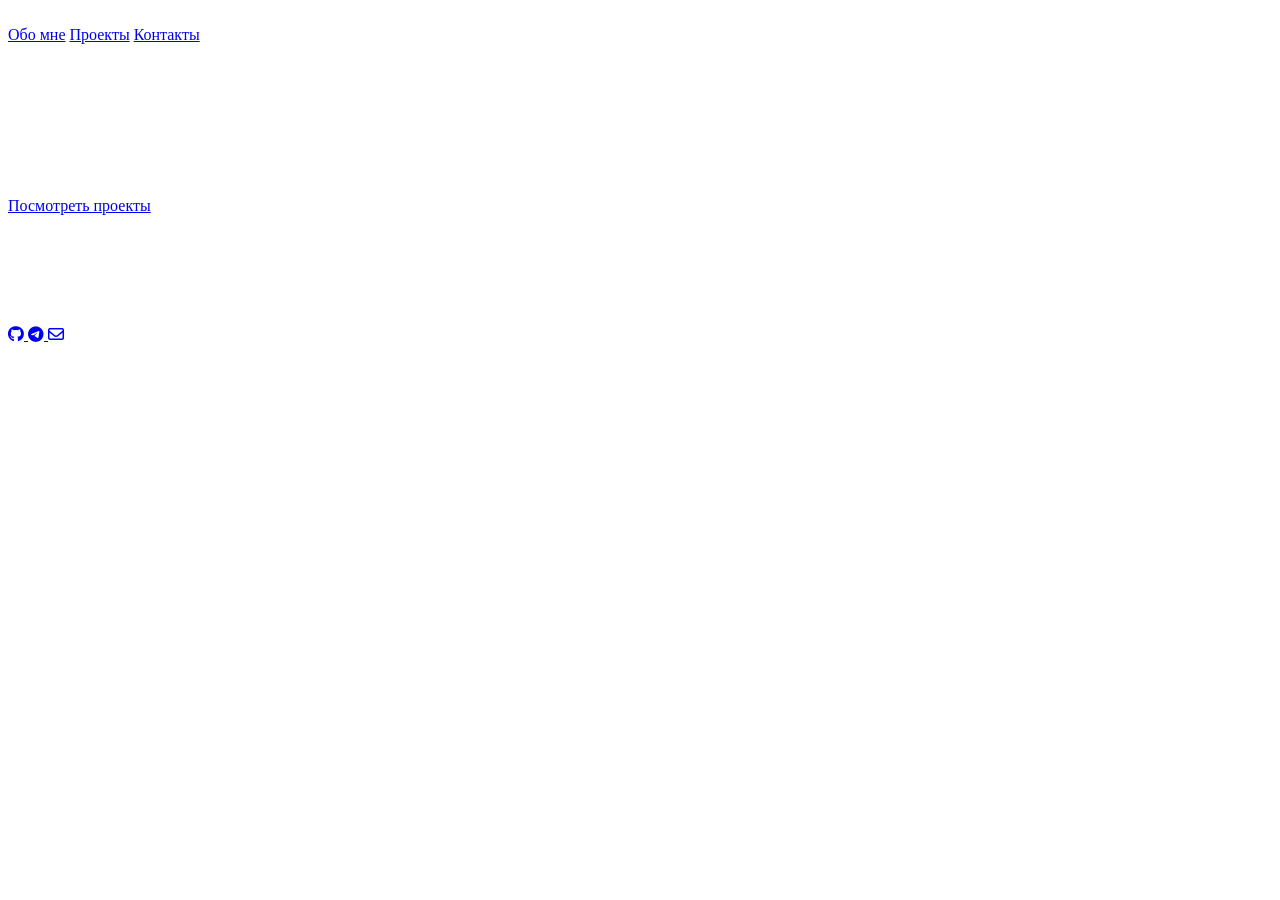
==== commit 099a70b8: "Update index.html" ====
--- a/index.html
+++ b/index.html
@@ -1,51 +1,126 @@
 <!DOCTYPE html>
+<html lang="ru">
+
+<head>
+  <meta charset="UTF-8">
+  <meta name="viewport" content="width=device-width, initial-scale=1.0">
+
+  <title>Жека — Senior Analyst</title>
+
+  <!-- шрифт -->
+  <link rel="preconnect" href="https://fonts.googleapis.com">
+  <link rel="preconnect" href="https://fonts.gstatic.com" crossorigin>
+  <link href="https://fonts.googleapis.com/css2?family=Inter:wght@400;600;800&display=swap" rel="stylesheet">
+
+  <!-- иконки -->
+  <link rel="stylesheet"
+    href="https://cdnjs.cloudflare.com/ajax/libs/font-awesome/6.5.2/css/all.min.css">
+
+  <!-- стили -->
+  <link rel="stylesheet" href="style.css">
+</head>
+
+<body>
+
+<nav class="container glass nav">
+
+<div class="brand">
+<i class="fa-solid fa-chart-line"></i>
+<span>Жека / Analyst</span>
+</div>
+
+<div class="nav-links">
+<a href="#about">Обо мне</a>
+<a href="#projects">Проекты</a>
+<a href="#contacts">Контакты</a>
+</div>
+
+</nav>
+
+<header class="container hero">
+
+<div class="hero-left glass">
+
+<p class="tag">Data • Analytics • Experiments</p>
+
+<h1>Строю решения на данных</h1>
+
+<p class="lead">
+Старший аналитик. Работаю с SQL, A/B тестами,
+продуктовыми метриками и дашбордами.
+</p>
+
+<a class="btn" href="#projects">Посмотреть проекты</a>
+
+</div>
+
+<div class="hero-right glass">
+
+<div class="avatar">
+<i class="fa-solid fa-user"></i>
+</div>
+
+<h3>Жека</h3>
+
+<p class="muted">
+Senior Analyst
+</p>
+
+<div class="socials">
+
+<a href="https://github.com">
+<i class="fa-brands fa-github"></i>
+</a>
+
+<a href="https://t.me">
+<i class="fa-brands fa-telegram"></i>
+</a>
+
+<a href="mailto:your@email.com">
+<i class="fa-regular fa-envelope"></i>
+</a>
+
+</div>
+
+</div>
+
+</header>
+
+<section id="projects" class="container">
+
+<h2>Проекты</h2>
+
+<div class="projects">
+
+<div class="card glass">
+
+<h3>Анализ пользовательских сессий</h3>
+
+<p class="muted">
+Исследование поведения пользователей приложения.
+</p>
+
+</div>
+
+<div class="card glass">
+
+<h3>A/B тестирование</h3>
+
+<p class="muted">
+Проверка продуктовых гипотез.
+</p>
+
+</div>
+
+</div>
 
 </section>
 
-</main>
+<footer class="container footer">
 
-<footer class="container reveal">
-
-<div class="footer-card glass">
-
-<p>© 2026 Жека</p>
-
-</div>
+© 2026 Жека
 
 </footer>
 
-<script>
-const observer = new IntersectionObserver(entries => {
-  entries.forEach(entry => {
-    if (entry.isIntersecting) {
-      entry.target.classList.add("visible");
-    }
-  });
-}, { threshold: 0.1 });
-
-document.querySelectorAll(".reveal").forEach(el => observer.observe(el));
-
-const cards = document.querySelectorAll('.project-card');
-
-cards.forEach(card => {
-  card.addEventListener('mousemove', (e) => {
-    const rect = card.getBoundingClientRect();
-    const x = e.clientX - rect.left;
-    const y = e.clientY - rect.top;
-    const centerX = rect.width / 2;
-    const centerY = rect.height / 2;
-    const rotateX = -((y - centerY) / 18);
-    const rotateY = (x - centerX) / 18;
-
-    card.style.transform = `perspective(900px) rotateX(${rotateX}deg) rotateY(${rotateY}deg) translateY(-6px)`;
-    card.style.setProperty('--mx', `${x}px`);
-    card.style.setProperty('--my', `${y}px`);
-  });
-
-  card.addEventListener('mouseleave', () => {
-    card.style.transform = 'perspective(900px) rotateX(0deg) rotateY(0deg) translateY(0px)';
-  });
-});
-</script>
 </body>
 </html>
--- a/style.css
+++ b/style.css
@@ -0,0 +1,69 @@
+:root{
+color:white;text-decoration:none;transition:.25s ease
+}
+.social:hover{transform:translateY(-3px);background:rgba(255,255,255,.14)}
+
+.section{margin-top:24px}
+.section-card{padding:28px}
+.section-title{font-size:clamp(28px,4vw,40px);margin:0 0 18px}
+
+.projects-grid{
+display:grid;
+grid-template-columns:1fr 1fr;
+gap:20px
+}
+
+.project-card{
+padding:20px;
+transition:transform .25s ease, background .25s ease, border-color .25s ease;
+transform-style:preserve-3d;
+background:linear-gradient(180deg,rgba(255,255,255,.10),rgba(255,255,255,.07));
+}
+
+.project-card::before{
+content:"";
+position:absolute;
+inset:0;
+border-radius:inherit;
+background:radial-gradient(220px circle at var(--mx, 50%) var(--my, 50%), rgba(255,255,255,.18), transparent 40%);
+opacity:0;
+transition:opacity .25s ease;
+pointer-events:none;
+}
+
+.project-card:hover::before{opacity:1}
+.project-card:hover{background:var(--glass-2);border-color:rgba(255,255,255,.22)}
+
+.project-top{display:flex;justify-content:space-between;gap:12px;align-items:flex-start}
+
+.icon-badge{
+width:40px;height:40px;border-radius:12px;
+display:flex;align-items:center;justify-content:center;
+background:rgba(255,255,255,.1)
+}
+
+.tags{margin-top:14px;display:flex;gap:8px;flex-wrap:wrap}
+
+.tag{
+padding:6px 10px;
+border-radius:20px;
+background:rgba(255,255,255,.1);
+font-size:12px
+}
+
+.muted{color:var(--muted)}
+
+.reveal{opacity:0;transform:translateY(20px);transition:opacity .6s ease, transform .6s ease}
+.reveal.visible{opacity:1;transform:none}
+
+footer{margin:40px 0;text-align:center}
+.footer-card{padding:20px}
+
+@media (max-width: 860px){
+.hero,.projects-grid{grid-template-columns:1fr}
+}
+
+@media (max-width: 640px){
+.nav-wrap{flex-direction:column;align-items:flex-start}
+.hero-main,.hero-side,.section-card{padding:22px}
+}
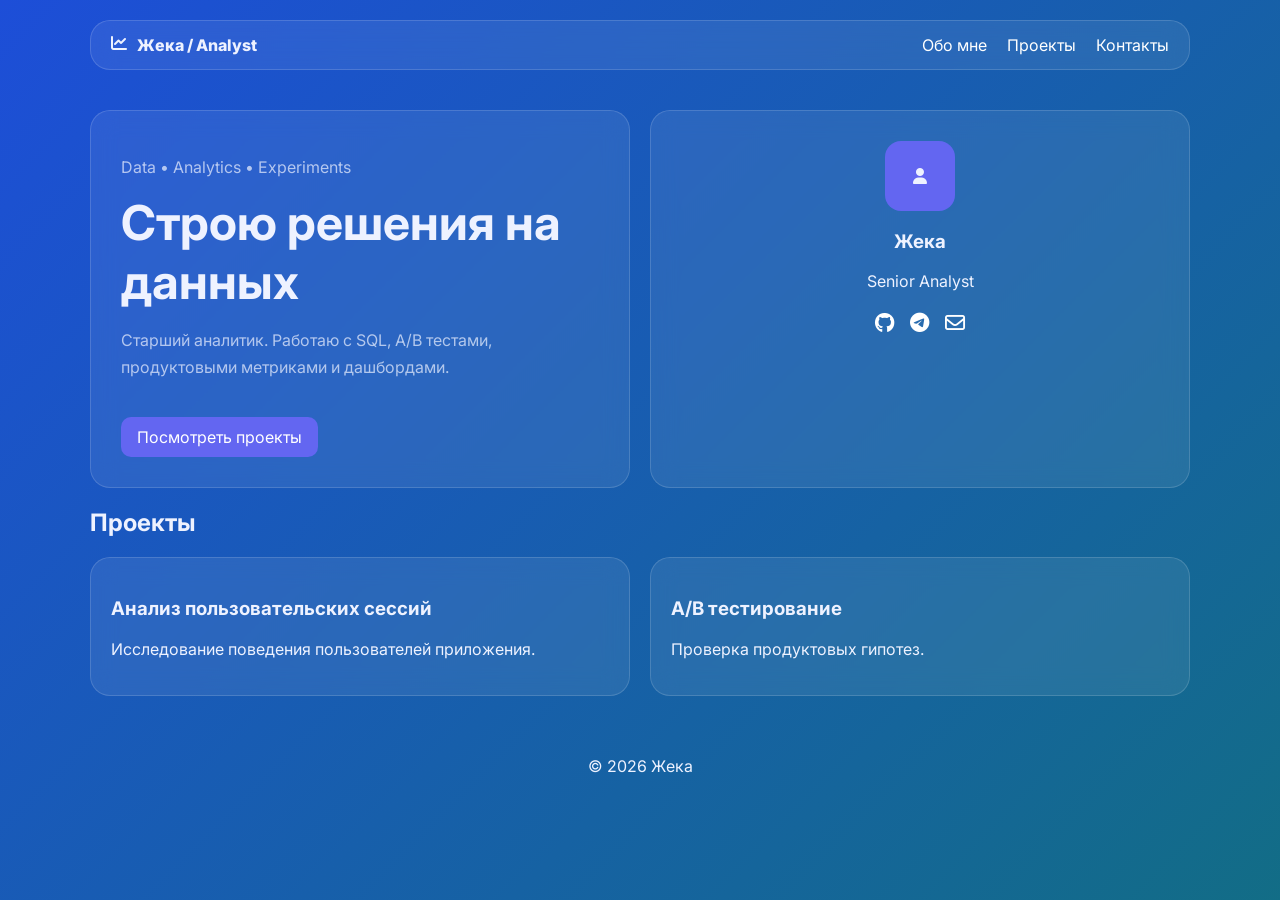
==== commit e925bf98: "Update index.html" ====
--- a/index.html
+++ b/index.html
@@ -6,7 +6,7 @@
   <meta name="viewport" content="width=device-width, initial-scale=1.0">
 
   <title>Жека — Senior Analyst</title>
-
+  <link rel="icon" type="image/png" href="favicon.png">
   <!-- шрифт -->
   <link rel="preconnect" href="https://fonts.googleapis.com">
   <link rel="preconnect" href="https://fonts.gstatic.com" crossorigin>
--- a/style.css
+++ b/style.css
@@ -1,69 +1,223 @@
 :root{
-color:white;text-decoration:none;transition:.25s ease
-}
-.social:hover{transform:translateY(-3px);background:rgba(255,255,255,.14)}
-
-.section{margin-top:24px}
-.section-card{padding:28px}
-.section-title{font-size:clamp(28px,4vw,40px);margin:0 0 18px}
-
-.projects-grid{
+--bg1:#0f172a;
+--bg2:#1e1b4b;
+--bg3:#0f766e;
+
+--text:#eef2ff;
+--muted:rgba(238,242,255,.7);
+
+--glass:rgba(255,255,255,.08);
+--line:rgba(255,255,255,.15);
+}
+
+*{
+box-sizing:border-box;
+}
+
+body{
+
+margin:0;
+font-family:'Inter',sans-serif;
+
+color:var(--text);
+
+background:linear-gradient(-45deg,var(--bg1),var(--bg2),var(--bg3),#1d4ed8);
+background-size:400% 400%;
+
+animation:gradient 18s ease infinite;
+
+}
+
+@keyframes gradient{
+
+0%{background-position:0% 50%}
+50%{background-position:100% 50%}
+100%{background-position:0% 50%}
+
+}
+
+.container{
+
+width:min(1100px,92%);
+margin:auto;
+
+}
+
+.glass{
+
+background:var(--glass);
+border:1px solid var(--line);
+backdrop-filter:blur(12px);
+
+border-radius:20px;
+
+}
+
+.nav{
+
+margin-top:20px;
+
+display:flex;
+justify-content:space-between;
+
+padding:14px 20px;
+
+}
+
+.brand{
+
+display:flex;
+gap:10px;
+font-weight:800;
+
+}
+
+.nav-links{
+
+display:flex;
+gap:20px;
+
+}
+
+.nav-links a{
+
+color:white;
+text-decoration:none;
+
+}
+
+.hero{
+
+margin-top:40px;
+
 display:grid;
 grid-template-columns:1fr 1fr;
-gap:20px
-}
-
-.project-card{
+gap:20px;
+
+}
+
+.hero-left{
+
+padding:30px;
+
+}
+
+.tag{
+
+color:var(--muted);
+
+}
+
+h1{
+
+font-size:48px;
+margin:10px 0;
+
+}
+
+.lead{
+
+color:var(--muted);
+line-height:1.7;
+
+}
+
+.btn{
+
+display:inline-block;
+
+margin-top:20px;
+
+padding:10px 16px;
+
+background:#6366f1;
+
+border-radius:10px;
+
+color:white;
+text-decoration:none;
+
+}
+
+.hero-right{
+
+padding:30px;
+text-align:center;
+
+}
+
+.avatar{
+
+width:70px;
+height:70px;
+
+border-radius:16px;
+
+display:flex;
+align-items:center;
+justify-content:center;
+
+background:#6366f1;
+
+margin:auto;
+
+}
+
+.socials{
+
+display:flex;
+justify-content:center;
+gap:16px;
+
+margin-top:20px;
+
+}
+
+.socials a{
+
+color:white;
+font-size:20px;
+
+}
+
+section{
+
+margin-top:60px;
+
+}
+
+.projects{
+
+display:grid;
+grid-template-columns:1fr 1fr;
+
+gap:20px;
+
+margin-top:20px;
+
+}
+
+.card{
+
 padding:20px;
-transition:transform .25s ease, background .25s ease, border-color .25s ease;
-transform-style:preserve-3d;
-background:linear-gradient(180deg,rgba(255,255,255,.10),rgba(255,255,255,.07));
-}
-
-.project-card::before{
-content:"";
-position:absolute;
-inset:0;
-border-radius:inherit;
-background:radial-gradient(220px circle at var(--mx, 50%) var(--my, 50%), rgba(255,255,255,.18), transparent 40%);
-opacity:0;
-transition:opacity .25s ease;
-pointer-events:none;
-}
-
-.project-card:hover::before{opacity:1}
-.project-card:hover{background:var(--glass-2);border-color:rgba(255,255,255,.22)}
-
-.project-top{display:flex;justify-content:space-between;gap:12px;align-items:flex-start}
-
-.icon-badge{
-width:40px;height:40px;border-radius:12px;
-display:flex;align-items:center;justify-content:center;
-background:rgba(255,255,255,.1)
-}
-
-.tags{margin-top:14px;display:flex;gap:8px;flex-wrap:wrap}
-
-.tag{
-padding:6px 10px;
-border-radius:20px;
-background:rgba(255,255,255,.1);
-font-size:12px
-}
-
-.muted{color:var(--muted)}
-
-.reveal{opacity:0;transform:translateY(20px);transition:opacity .6s ease, transform .6s ease}
-.reveal.visible{opacity:1;transform:none}
-
-footer{margin:40px 0;text-align:center}
-.footer-card{padding:20px}
-
-@media (max-width: 860px){
-.hero,.projects-grid{grid-template-columns:1fr}
-}
-
-@media (max-width: 640px){
-.nav-wrap{flex-direction:column;align-items:flex-start}
-.hero-main,.hero-side,.section-card{padding:22px}
-}
+
+}
+
+.footer{
+
+margin:60px auto;
+text-align:center;
+
+}
+
+@media(max-width:800px){
+
+.hero{
+grid-template-columns:1fr;
+}
+
+.projects{
+grid-template-columns:1fr;
+}
+
+}
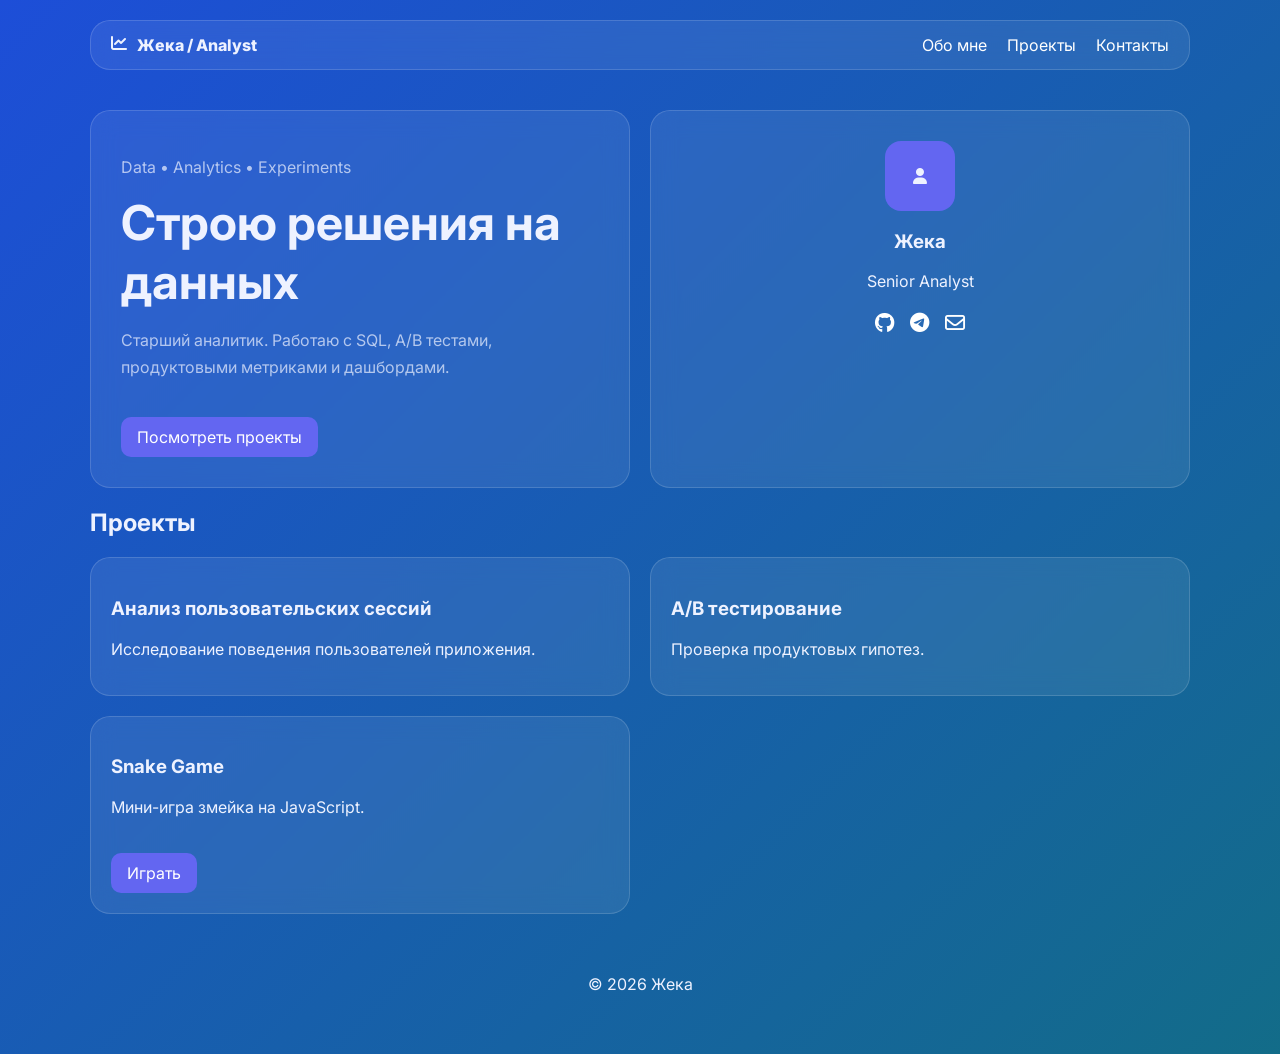
==== commit 5148b329: "Update index.html" ====
--- a/index.html
+++ b/index.html
@@ -6,7 +6,9 @@
   <meta name="viewport" content="width=device-width, initial-scale=1.0">
 
   <title>Жека — Senior Analyst</title>
+  
   <link rel="icon" type="image/png" href="favicon.png">
+  
   <!-- шрифт -->
   <link rel="preconnect" href="https://fonts.googleapis.com">
   <link rel="preconnect" href="https://fonts.gstatic.com" crossorigin>
@@ -112,6 +114,19 @@
 
 </div>
 
+<div class="card glass">
+
+<h3>Snake Game</h3>
+
+<p class="muted">
+Мини-игра змейка на JavaScript.
+</p>
+
+<a class="btn" href="experiments/snake/">Играть</a>
+
+</div>
+
+</div>
 </div>
 
 </section>
